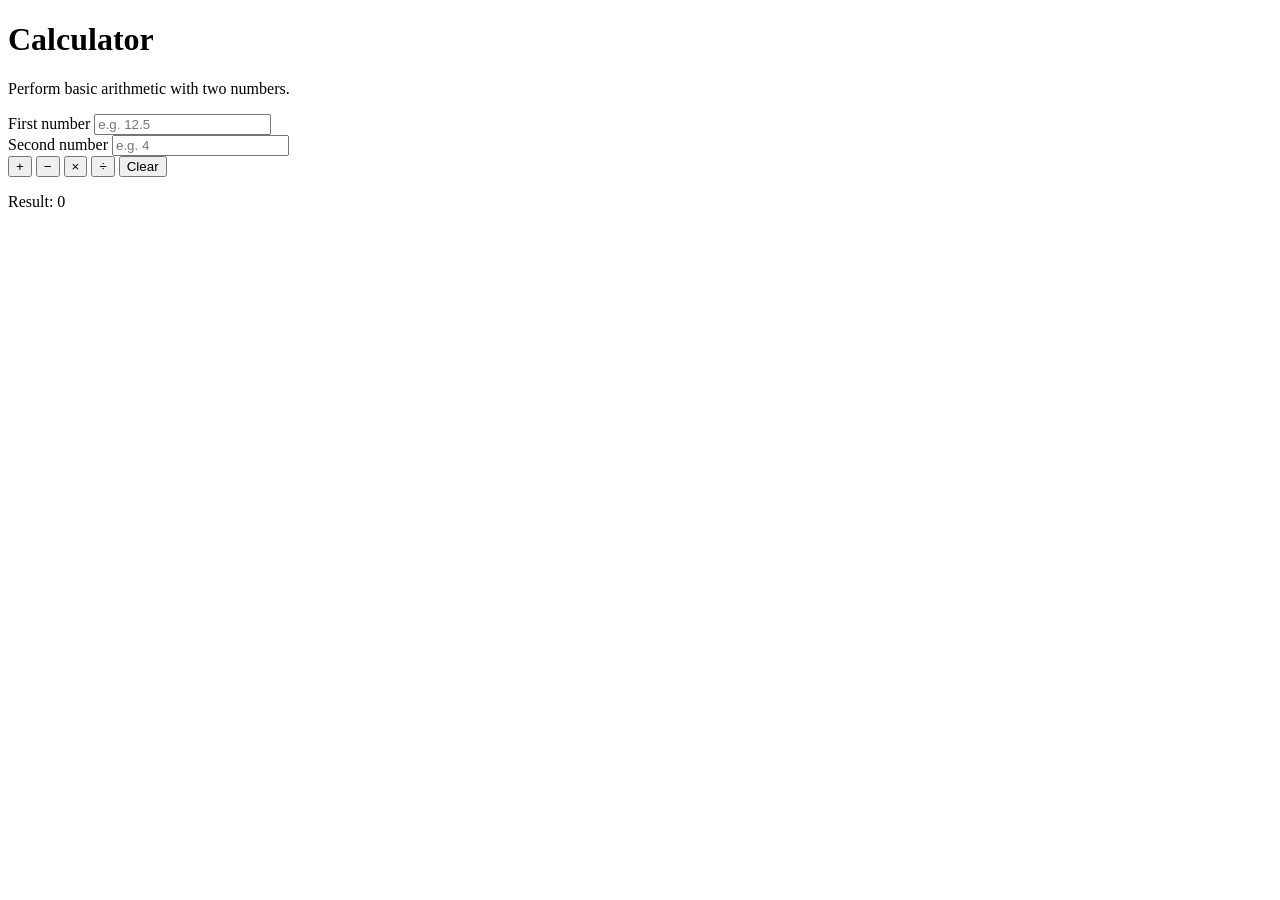
==== calculator.html @ f3a279a8 "refactor: give calculator page a valid HTML filename" ====
<!doctype html>
<html lang="en">
<head>
  <meta charset="utf-8">
  <meta name="viewport" content="width=device-width, initial-scale=1">
  <meta name="description" content="A simple calculator built with HTML, CSS, and JavaScript.">
  <title>Calculator | Web Technology Practice</title>
  <link rel="stylesheet" href="./calculator.css">
  <script src="./calculator.js" defer></script>
</head>
<body>
  <main class="calculator">
    <h1>Calculator</h1>
    <p class="intro">Perform basic arithmetic with two numbers.</p>

    <div class="fields">
      <div class="field">
        <label for="num1">First number</label>
        <input id="num1" type="number" step="any" inputmode="decimal" placeholder="e.g. 12.5">
      </div>
      <div class="field">
        <label for="num2">Second number</label>
        <input id="num2" type="number" step="any" inputmode="decimal" placeholder="e.g. 4">
      </div>
    </div>

    <div class="operations" aria-label="Arithmetic operations">
      <button type="button" data-operator="+" aria-label="Add">+</button>
      <button type="button" data-operator="-" aria-label="Subtract">−</button>
      <button type="button" data-operator="*" aria-label="Multiply">×</button>
      <button type="button" data-operator="/" aria-label="Divide">÷</button>
      <button type="button" id="clear" class="secondary">Clear</button>
    </div>

    <p id="result" class="result" role="status" aria-live="polite">Result: 0</p>
  </main>

  <script>
    document.querySelectorAll("[data-operator]").forEach((button) => {
      button.addEventListener("click", () => calculate(button.dataset.operator));
    });
    document.getElementById("clear").addEventListener("click", clearCalculator);

    function calculate(operator) {
      const first = document.getElementById("num1").value;
      const second = document.getElementById("num2").value;
      const result = window.CalculatorCore.calculateValues(first, second, operator);
      const output = document.getElementById("result");

      output.textContent = result.ok ? `Result: ${result.value}` : result.message;
      output.classList.toggle("error", !result.ok);
      output.classList.toggle("success", result.ok);
    }

    function clearCalculator() {
      document.getElementById("num1").value = "";
      document.getElementById("num2").value = "";
      const output = document.getElementById("result");
      output.textContent = "Result: 0";
      output.classList.remove("error", "success");
    }
  </script>
</body>
</html>
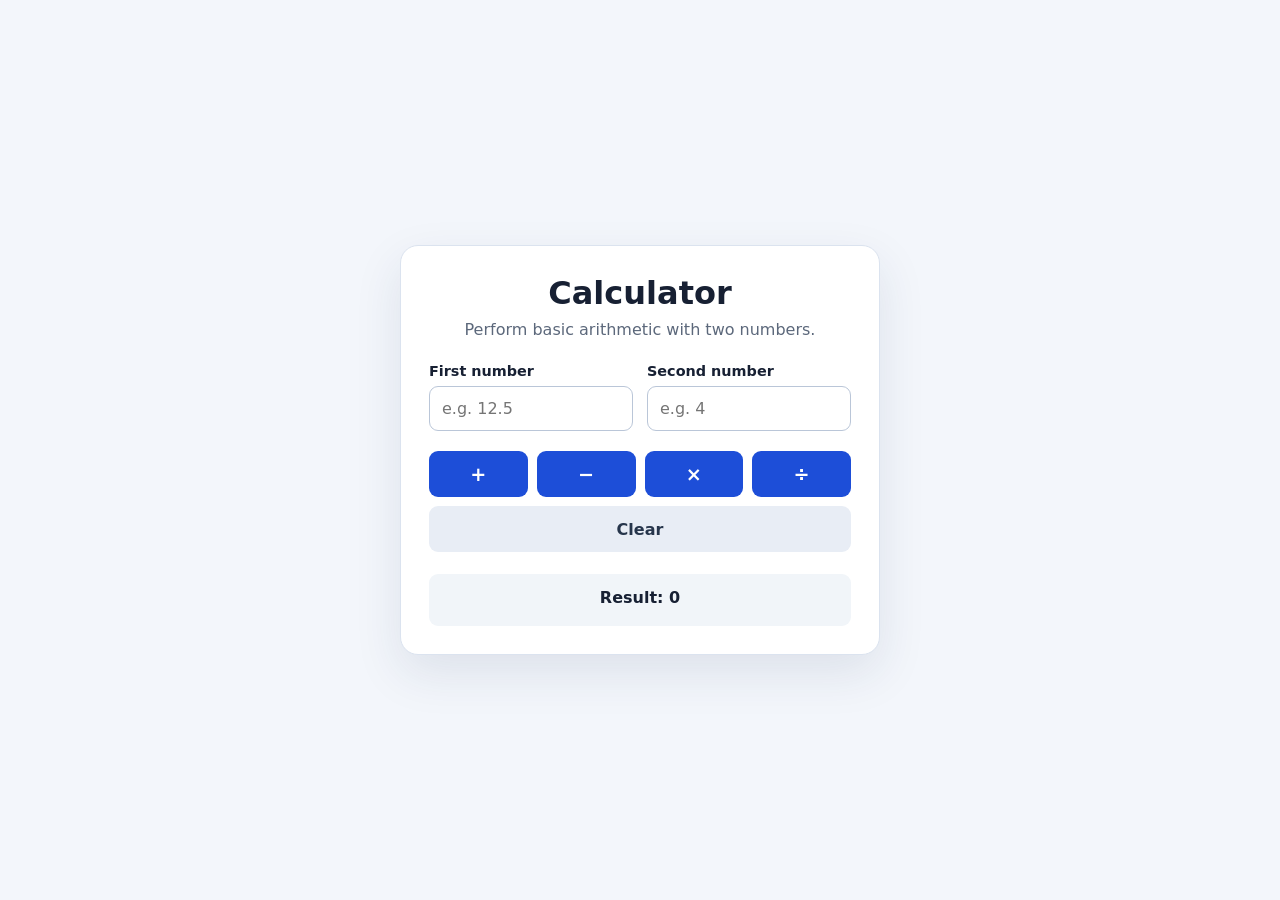
==== commit a2fe5180: "fix: load calculator helpers before UI handlers" ====
--- a/calculator.html
+++ b/calculator.html
@@ -6,7 +6,7 @@
   <meta name="description" content="A simple calculator built with HTML, CSS, and JavaScript.">
   <title>Calculator | Web Technology Practice</title>
   <link rel="stylesheet" href="./calculator.css">
-  <script src="./calculator.js" defer></script>
+  <script src="./calculator.js"></script>
 </head>
 <body>
   <main class="calculator">
--- a/calculator.css
+++ b/calculator.css
@@ -0,0 +1,135 @@
+:root {
+  color-scheme: light;
+  font-family: system-ui, -apple-system, BlinkMacSystemFont, "Segoe UI", sans-serif;
+  color: #172033;
+  background: #f3f6fb;
+}
+
+* {
+  box-sizing: border-box;
+}
+
+body {
+  min-height: 100vh;
+  margin: 0;
+  display: grid;
+  place-items: center;
+  padding: 24px;
+}
+
+.calculator {
+  width: min(100%, 480px);
+  padding: 28px;
+  background: #fff;
+  border: 1px solid #dbe3ef;
+  border-radius: 18px;
+  box-shadow: 0 18px 48px rgb(28 49 84 / 10%);
+}
+
+h1 {
+  margin: 0;
+  text-align: center;
+  font-size: clamp(1.6rem, 4vw, 2rem);
+}
+
+.intro {
+  margin: 8px 0 24px;
+  color: #5c687b;
+  text-align: center;
+}
+
+.fields {
+  display: grid;
+  grid-template-columns: repeat(2, minmax(0, 1fr));
+  gap: 14px;
+}
+
+.field {
+  display: grid;
+  gap: 7px;
+}
+
+label {
+  font-size: 0.9rem;
+  font-weight: 650;
+}
+
+input {
+  width: 100%;
+  min-width: 0;
+  padding: 12px;
+  border: 1px solid #bac6d8;
+  border-radius: 9px;
+  font: inherit;
+}
+
+input:focus-visible,
+button:focus-visible {
+  outline: 3px solid #93c5fd;
+  outline-offset: 2px;
+}
+
+.operations {
+  display: grid;
+  grid-template-columns: repeat(4, minmax(0, 1fr));
+  gap: 9px;
+  margin-top: 20px;
+}
+
+button {
+  min-height: 46px;
+  border: 0;
+  border-radius: 9px;
+  background: #1d4ed8;
+  color: #fff;
+  font: inherit;
+  font-size: 1.2rem;
+  font-weight: 700;
+  cursor: pointer;
+}
+
+button:hover {
+  background: #1e40af;
+}
+
+button.secondary {
+  grid-column: 1 / -1;
+  background: #e8edf5;
+  color: #26354b;
+  font-size: 1rem;
+}
+
+button.secondary:hover {
+  background: #d7e0ed;
+}
+
+.result {
+  min-height: 52px;
+  margin: 22px 0 0;
+  padding: 14px;
+  border-radius: 9px;
+  background: #f1f5f9;
+  overflow-wrap: anywhere;
+  text-align: center;
+  font-weight: 700;
+}
+
+.result.success {
+  background: #ecfdf5;
+  color: #166534;
+}
+
+.result.error {
+  background: #fef2f2;
+  color: #b91c1c;
+}
+
+@media (max-width: 420px) {
+  .calculator {
+    padding: 20px;
+  }
+
+  .fields {
+    grid-template-columns: 1fr;
+  }
+}
